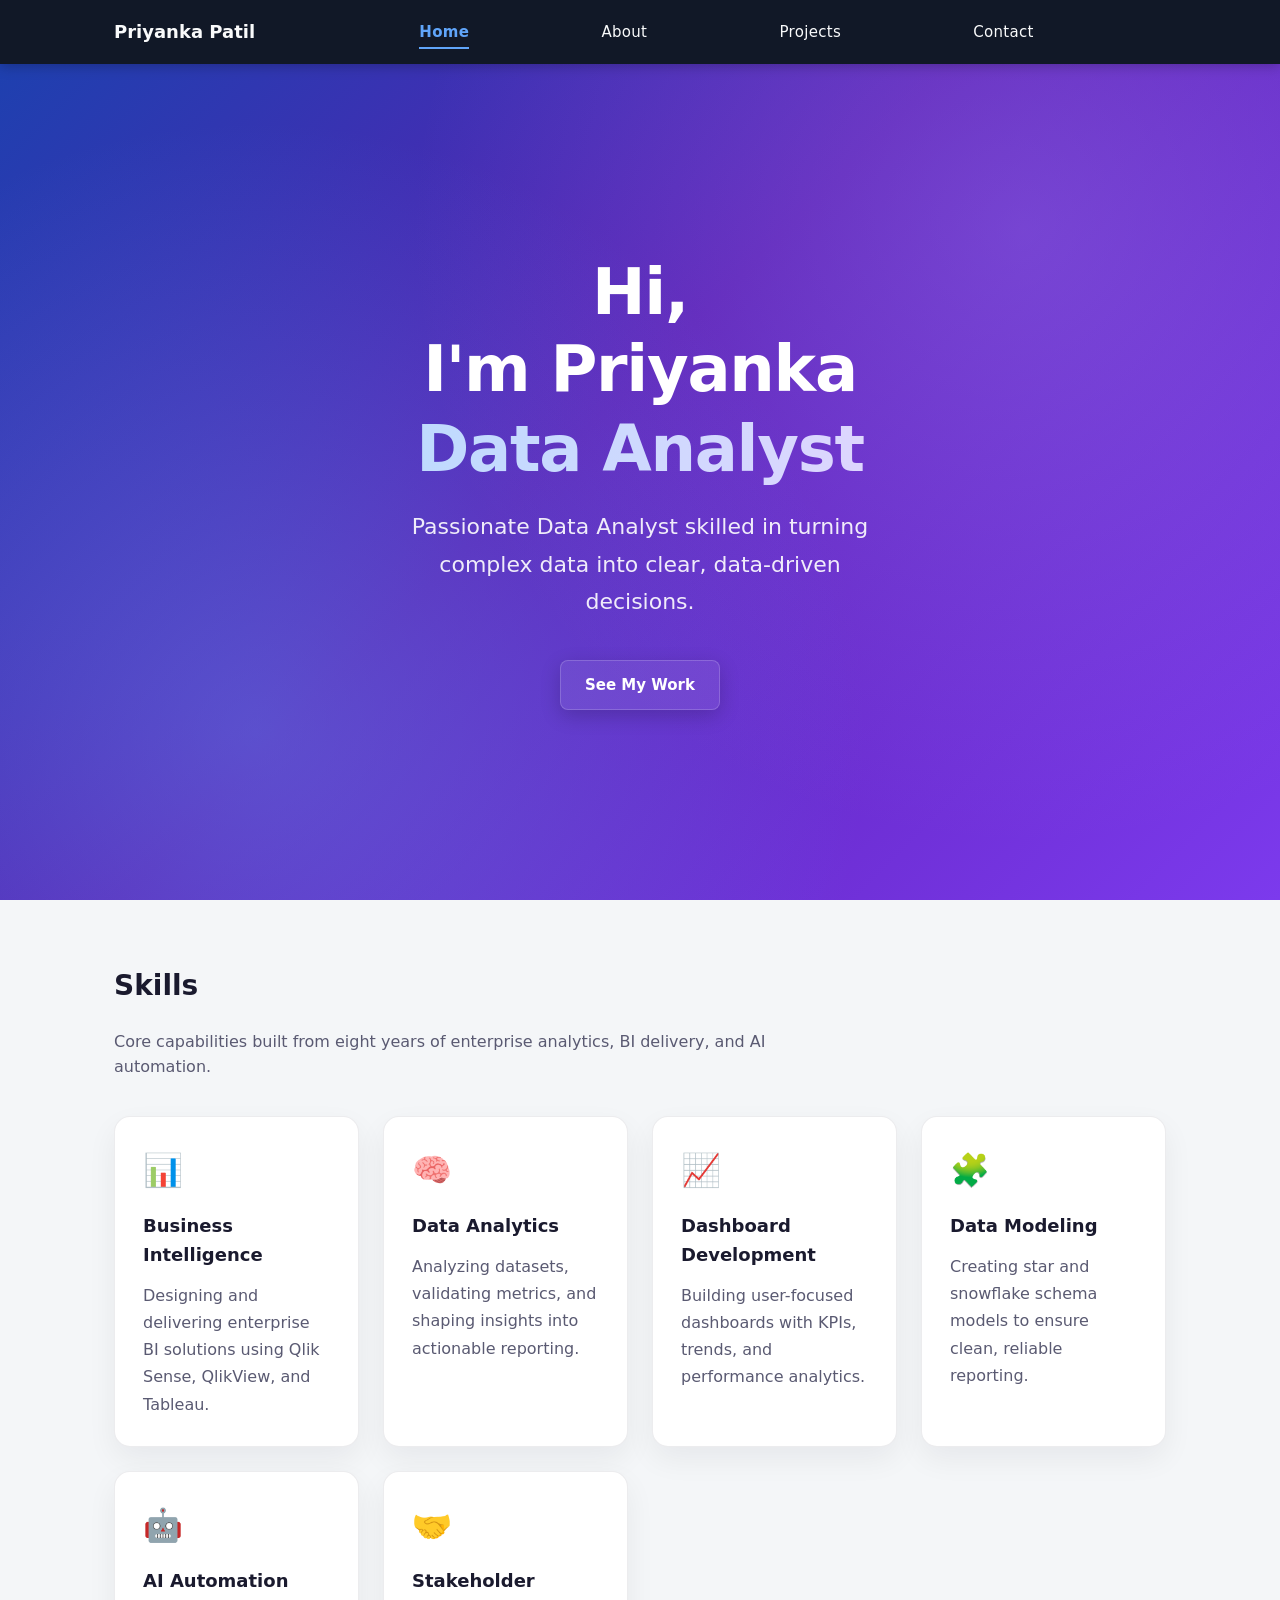
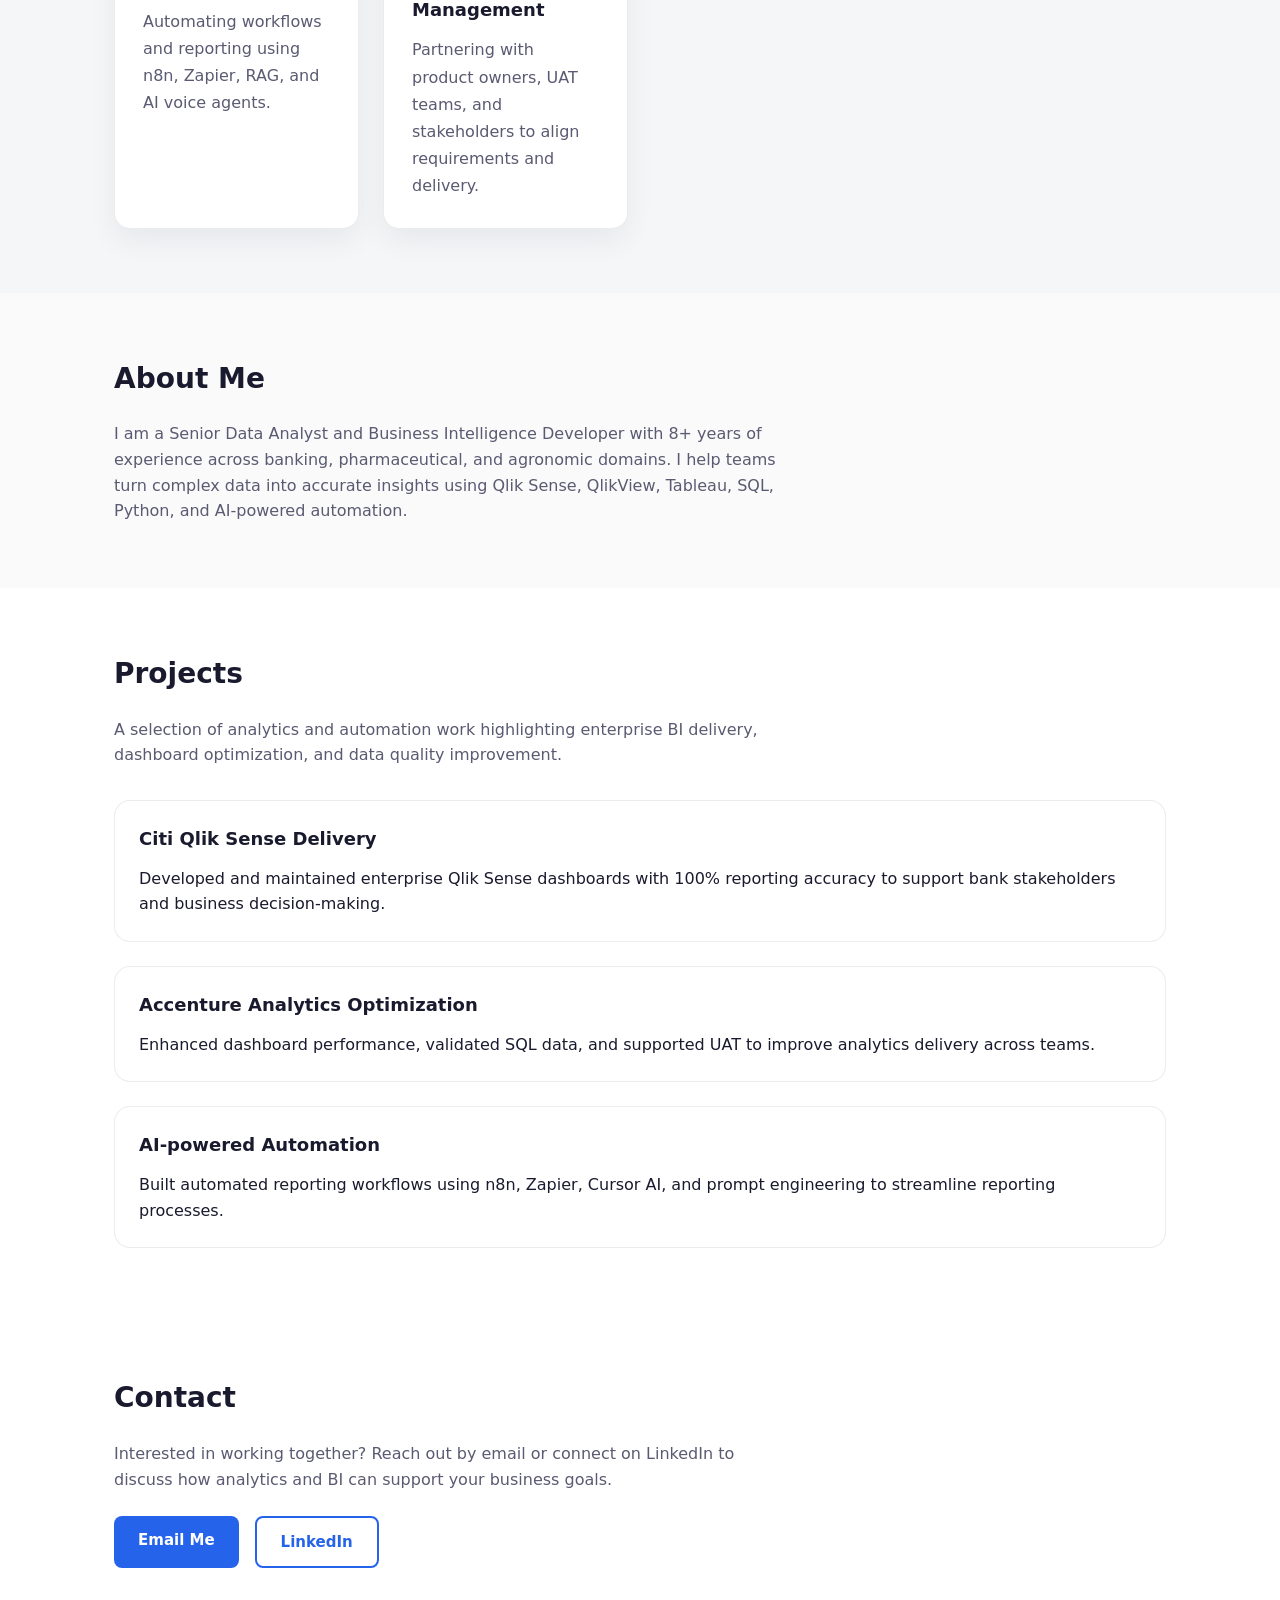
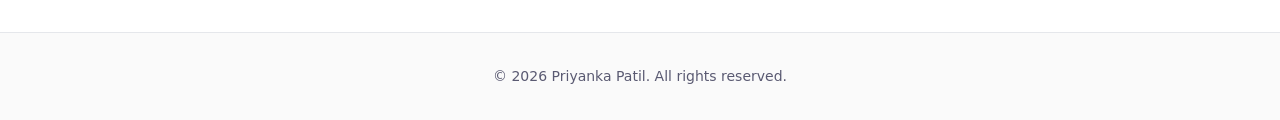
==== index.html @ 4213265d "Initial commit: Jordan Rivera portfolio website" ====
<!DOCTYPE html>
<html lang="en">
<head>
  <meta charset="UTF-8">
  <meta name="viewport" content="width=device-width, initial-scale=1.0">
  <meta name="description" content="Priyanka Patil — Data Analyst with 8 years of experience. Portfolio showcasing analytics, visualization, and data-driven insights.">
  <title>Priyanka Patil | Data Analyst</title>
  <link rel="stylesheet" href="css/styles.css">
</head>
<body>
  <header class="site-header">
    <nav class="nav" aria-label="Main navigation">
      <a href="#home" class="nav__logo">Priyanka Patil</a>
      <button class="nav__toggle" aria-label="Toggle menu" aria-expanded="false">
        <span></span>
        <span></span>
        <span></span>
      </button>
      <ul class="nav__links">
        <li><a href="#home" class="nav__link active">Home</a></li>
        <li><a href="#about" class="nav__link">About</a></li>
        <li><a href="#projects" class="nav__link">Projects</a></li>
        <li><a href="contact.html" class="nav__link">Contact</a></li>
      </ul>
    </nav>
  </header>

  <main>
    <section id="home" class="hero">
      <div class="hero__content">
        <h1 class="hero__title">Hi,<br>I'm Priyanka <span class="hero__role">Data Analyst</span></h1>
        <p class="hero__subtitle">
          Passionate Data Analyst skilled in turning complex data into clear, data-driven decisions.
        </p>
        <a href="#projects" class="btn btn--hero">See My Work</a>
      </div>
    </section>

    <section id="skills" class="section section--skills">
      <div class="container">
        <h2 class="section__title">Skills</h2>
        <p class="section__text">
          Core capabilities built from eight years of enterprise analytics, BI delivery, and AI automation.
        </p>
        <div class="skills-grid">
          <article class="skill-card">
            <div class="skill-card__icon">📊</div>
            <h3>Business Intelligence</h3>
            <p>Designing and delivering enterprise BI solutions using Qlik Sense, QlikView, and Tableau.</p>
          </article>
          <article class="skill-card">
            <div class="skill-card__icon">🧠</div>
            <h3>Data Analytics</h3>
            <p>Analyzing datasets, validating metrics, and shaping insights into actionable reporting.</p>
          </article>
          <article class="skill-card">
            <div class="skill-card__icon">📈</div>
            <h3>Dashboard Development</h3>
            <p>Building user-focused dashboards with KPIs, trends, and performance analytics.</p>
          </article>
          <article class="skill-card">
            <div class="skill-card__icon">🧩</div>
            <h3>Data Modeling</h3>
            <p>Creating star and snowflake schema models to ensure clean, reliable reporting.</p>
          </article>
          <article class="skill-card">
            <div class="skill-card__icon">🤖</div>
            <h3>AI Automation</h3>
            <p>Automating workflows and reporting using n8n, Zapier, RAG, and AI voice agents.</p>
          </article>
          <article class="skill-card">
            <div class="skill-card__icon">🤝</div>
            <h3>Stakeholder Management</h3>
            <p>Partnering with product owners, UAT teams, and stakeholders to align requirements and delivery.</p>
          </article>
        </div>
      </div>
    </section>

    <section id="about" class="section">
      <div class="container">
        <h2 class="section__title">About Me</h2>
        <p class="section__text">
          I am a Senior Data Analyst and Business Intelligence Developer with 8+ years of experience across banking, pharmaceutical, and agronomic domains.
          I help teams turn complex data into accurate insights using Qlik Sense, QlikView, Tableau, SQL, Python, and AI-powered automation.
        </p>
      </div>
    </section>

    <section id="projects" class="section section--alt">
      <div class="container">
        <h2 class="section__title">Projects</h2>
        <p class="section__text">
          A selection of analytics and automation work highlighting enterprise BI delivery, dashboard optimization, and data quality improvement.
        </p>
        <div class="project-list">
          <div class="project-item">
            <h3>Citi Qlik Sense Delivery</h3>
            <p>Developed and maintained enterprise Qlik Sense dashboards with 100% reporting accuracy to support bank stakeholders and business decision-making.</p>
          </div>
          <div class="project-item">
            <h3>Accenture Analytics Optimization</h3>
            <p>Enhanced dashboard performance, validated SQL data, and supported UAT to improve analytics delivery across teams.</p>
          </div>
          <div class="project-item">
            <h3>AI-powered Automation</h3>
            <p>Built automated reporting workflows using n8n, Zapier, Cursor AI, and prompt engineering to streamline reporting processes.</p>
          </div>
        </div>
      </div>
    </section>

    <section id="contact" class="section section--alt">
      <div class="container">
        <h2 class="section__title">Contact</h2>
        <p class="section__text">
          Interested in working together? Reach out by email or connect on LinkedIn to discuss how analytics and BI can support your business goals.
        </p>
        <div class="contact-buttons">
          <a href="mailto:mahagaonkarpm@gmail.com" class="btn btn--primary">Email Me</a>
          <a href="https://www.linkedin.com/in/priyanka-patil-1a7207212/" target="_blank" rel="noreferrer" class="btn btn--secondary">LinkedIn</a>
        </div>
      </div>
    </section>
  </main>

  <footer class="site-footer">
    <div class="container">
      <p>&copy; <span id="year"></span> Priyanka Patil. All rights reserved.</p>
    </div>
  </footer>

  <script src="js/script.js"></script>
</body>
</html>
---- css/styles.css ----
/* ========================================
   Priyanka Patil — Portfolio Styles
   ======================================== */

:root {
  --color-bg: #fafafa;
  --color-surface: #ffffff;
  --color-text: #1a1a2e;
  --color-text-muted: #5a5a72;
  --color-primary: #2563eb;
  --color-primary-hover: #1d4ed8;
  --color-border: #e5e7eb;
  --color-nav-bg: #111827;
  --color-nav-text: #f9fafb;
  --color-nav-muted: #9ca3af;
  --color-nav-active: #60a5fa;
  --font-sans: "Segoe UI", system-ui, -apple-system, sans-serif;
  --max-width: 1100px;
  --header-height: 4rem;
}

*,
*::before,
*::after {
  box-sizing: border-box;
  margin: 0;
  padding: 0;
}

html {
  scroll-behavior: smooth;
}

body {
  font-family: var(--font-sans);
  font-size: 1rem;
  line-height: 1.6;
  color: var(--color-text);
  background-color: var(--color-bg);
}

.container {
  width: 100%;
  max-width: var(--max-width);
  margin: 0 auto;
  padding: 0 1.5rem;
}

/* Header & Navigation */
.site-header {
  position: sticky;
  top: 0;
  z-index: 100;
  background: var(--color-nav-bg);
  box-shadow: 0 2px 12px rgba(0, 0, 0, 0.25);
}

.nav {
  display: flex;
  align-items: center;
  max-width: var(--max-width);
  margin: 0 auto;
  padding: 0 1.5rem;
  height: var(--header-height);
  gap: 2rem;
}

.nav__logo {
  font-weight: 700;
  font-size: 1.125rem;
  color: var(--color-nav-text);
  text-decoration: none;
  white-space: nowrap;
  transition: color 0.2s ease;
}

.nav__logo:hover {
  color: var(--color-nav-active);
}

.nav__links {
  display: flex;
  flex: 1;
  justify-content: space-evenly;
  align-items: center;
  list-style: none;
}

.nav__link {
  color: var(--color-nav-text);
  text-decoration: none;
  font-size: 0.9375rem;
  font-weight: 500;
  letter-spacing: 0.02em;
  padding: 0.5rem 0;
  position: relative;
  transition: color 0.2s ease;
}

.nav__link::after {
  content: "";
  position: absolute;
  left: 0;
  bottom: 0;
  width: 100%;
  height: 2px;
  background: var(--color-nav-active);
  transform: scaleX(0);
  transition: transform 0.2s ease;
}

.nav__link:hover {
  color: var(--color-nav-active);
}

.nav__link.active {
  color: var(--color-nav-active);
  font-weight: 600;
}

.nav__link.active::after {
  transform: scaleX(1);
}

.nav__toggle {
  display: none;
  flex-direction: column;
  gap: 5px;
  background: none;
  border: none;
  cursor: pointer;
  padding: 0.25rem;
}

.nav__toggle span {
  display: block;
  width: 22px;
  height: 2px;
  background: var(--color-nav-text);
  transition: transform 0.2s ease, opacity 0.2s ease;
}

/* Hero */
.hero {
  display: flex;
  align-items: center;
  justify-content: center;
  min-height: calc(100vh - var(--header-height));
  padding: 3rem 1.5rem;
  background: linear-gradient(135deg, #1e40af 0%, #5b21b6 45%, #7c3aed 100%);
  color: #ffffff;
  text-align: center;
  position: relative;
  overflow: hidden;
}

.hero::before {
  content: "";
  position: absolute;
  inset: 0;
  background:
    radial-gradient(circle at 20% 80%, rgba(96, 165, 250, 0.35) 0%, transparent 50%),
    radial-gradient(circle at 80% 20%, rgba(167, 139, 250, 0.3) 0%, transparent 50%);
  pointer-events: none;
}

.hero__content {
  position: relative;
  z-index: 1;
  max-width: 48rem;
  display: flex;
  flex-direction: column;
  align-items: center;
  justify-content: center;
}

.hero__title {
  font-size: clamp(2.5rem, 6vw, 4rem);
  font-weight: 800;
  line-height: 1.2;
  margin-bottom: 1.25rem;
  color: #ffffff;
  letter-spacing: -0.02em;
}

.hero__role {
  display: block;
  font-weight: 600;
  background: linear-gradient(90deg, #bfdbfe, #ddd6fe);
  -webkit-background-clip: text;
  background-clip: text;
  -webkit-text-fill-color: transparent;
  margin-top: 0.25rem;
}

.hero__subtitle {
  font-size: clamp(1.125rem, 2.5vw, 1.375rem);
  color: rgba(255, 255, 255, 0.9);
  max-width: 32rem;
  margin-bottom: 2.5rem;
  line-height: 1.7;
}

.btn--hero {
  background: rgba(255, 255, 255, 0.08);
  color: #ffffff;
  padding: 0.875rem 2rem;
  font-size: 1rem;
  border-radius: 2rem;
  border: 1px solid rgba(255, 255, 255, 0.18);
  box-shadow: 0 6px 20px rgba(0, 0, 0, 0.18);
  transition: transform 0.2s ease, box-shadow 0.2s ease, background-color 0.2s ease, border-color 0.2s ease;
}

.btn--hero:hover {
  background: rgba(255, 255, 255, 0.12);
  transform: translateY(-3px);
  box-shadow: 0 10px 30px rgba(0, 0, 0, 0.22);
}

/* Buttons */
.btn {
  display: inline-block;
  padding: 0.75rem 1.5rem;
  font-size: 0.9375rem;
  font-weight: 600;
  text-decoration: none;
  border-radius: 0.5rem;
  transition: background-color 0.2s ease, color 0.2s ease;
}

.btn--primary {
  background: var(--color-primary);
  color: #fff;
}

.btn--primary:hover {
  background: var(--color-primary-hover);
}

.btn--secondary {
  background: transparent;
  color: var(--color-primary);
  border: 2px solid var(--color-primary);
}

.btn--secondary:hover {
  background: var(--color-primary);
  color: #fff;
}

/* Sections */
.section {
  padding: 4rem 0;
}

.section--alt {
  background: var(--color-surface);
}

.section--skills {
  background: #f4f6f8;
}

.skills-grid {
  display: grid;
  gap: 1.5rem;
  grid-template-columns: repeat(auto-fit, minmax(220px, 1fr));
  margin-top: 2.25rem;
}

.skill-card {
  background: #ffffff;
  border: 1px solid rgba(15, 23, 42, 0.08);
  border-radius: 1rem;
  padding: 1.75rem;
  box-shadow: 0 12px 30px rgba(15, 23, 42, 0.06);
  transition: transform 0.25s ease, box-shadow 0.25s ease, border-color 0.25s ease;
}

.skill-card:hover {
  transform: translateY(-6px);
  box-shadow: 0 18px 40px rgba(15, 23, 42, 0.1);
  border-color: rgba(37, 99, 235, 0.15);
}

.skill-card__icon {
  font-size: 2rem;
  margin-bottom: 1rem;
}

.skill-card h3 {
  font-size: 1.125rem;
  margin-bottom: 0.75rem;
  color: var(--color-text);
}

.skill-card p {
  color: var(--color-text-muted);
  line-height: 1.7;
}

.section__title {
  font-size: 1.75rem;
  font-weight: 700;
  margin-bottom: 1.25rem;
}

.section__text {
  color: var(--color-text-muted);
  max-width: 42rem;
}

/* Project & Contact Layout */
.project-list {
  display: grid;
  gap: 1.5rem;
  margin-top: 2rem;
}

.project-item {
  background: #ffffff;
  border: 1px solid rgba(15, 23, 42, 0.08);
  border-radius: 1rem;
  padding: 1.5rem;
}

.project-item h3 {
  margin-bottom: 0.75rem;
  font-size: 1.125rem;
}

.contact-buttons {
  display: flex;
  flex-wrap: wrap;
  gap: 1rem;
  margin-top: 1.5rem;
}

.site-footer {
  padding: 2rem 0;
  border-top: 1px solid var(--color-border);
  text-align: center;
  font-size: 0.875rem;
  color: var(--color-text-muted);
}

/* Mobile Navigation */
@media (max-width: 768px) {
  .nav__toggle {
    display: flex;
  }

  .nav__links {
    display: none;
    position: absolute;
    top: var(--header-height);
    left: 0;
    right: 0;
    flex-direction: column;
    gap: 0;
    flex: unset;
    justify-content: flex-start;
    background: var(--color-nav-bg);
    border-bottom: 1px solid rgba(255, 255, 255, 0.1);
    padding: 0.5rem 0 1rem;
    box-shadow: 0 8px 16px rgba(0, 0, 0, 0.2);
  }

  .nav__links.is-open {
    display: flex;
  }

  .nav__links li {
    width: 100%;
    text-align: center;
  }

  .nav__links li .nav__link {
    display: block;
    padding: 0.875rem 1.5rem;
  }

  .nav__links li .nav__link::after {
    display: none;
  }

  .nav__links li .nav__link.active {
    background: rgba(96, 165, 250, 0.15);
  }

  .nav {
    position: relative;
  }
}
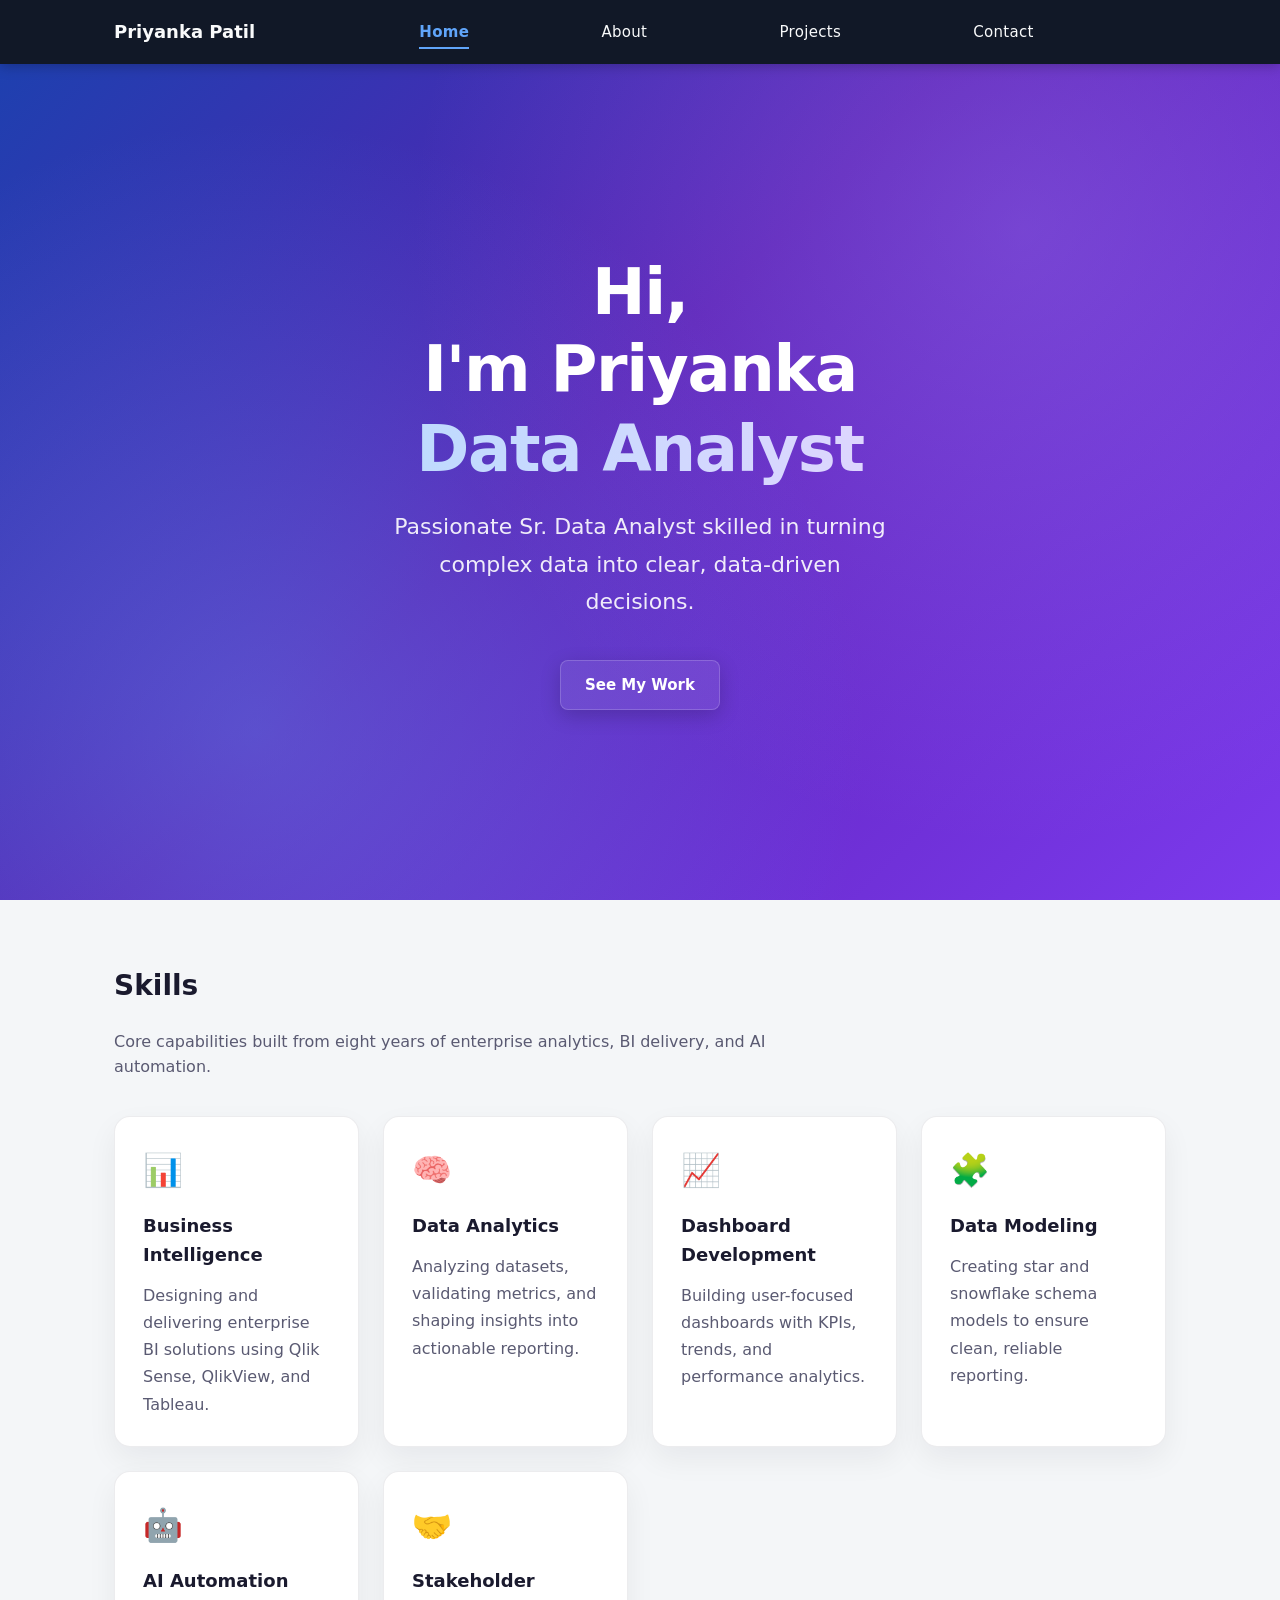
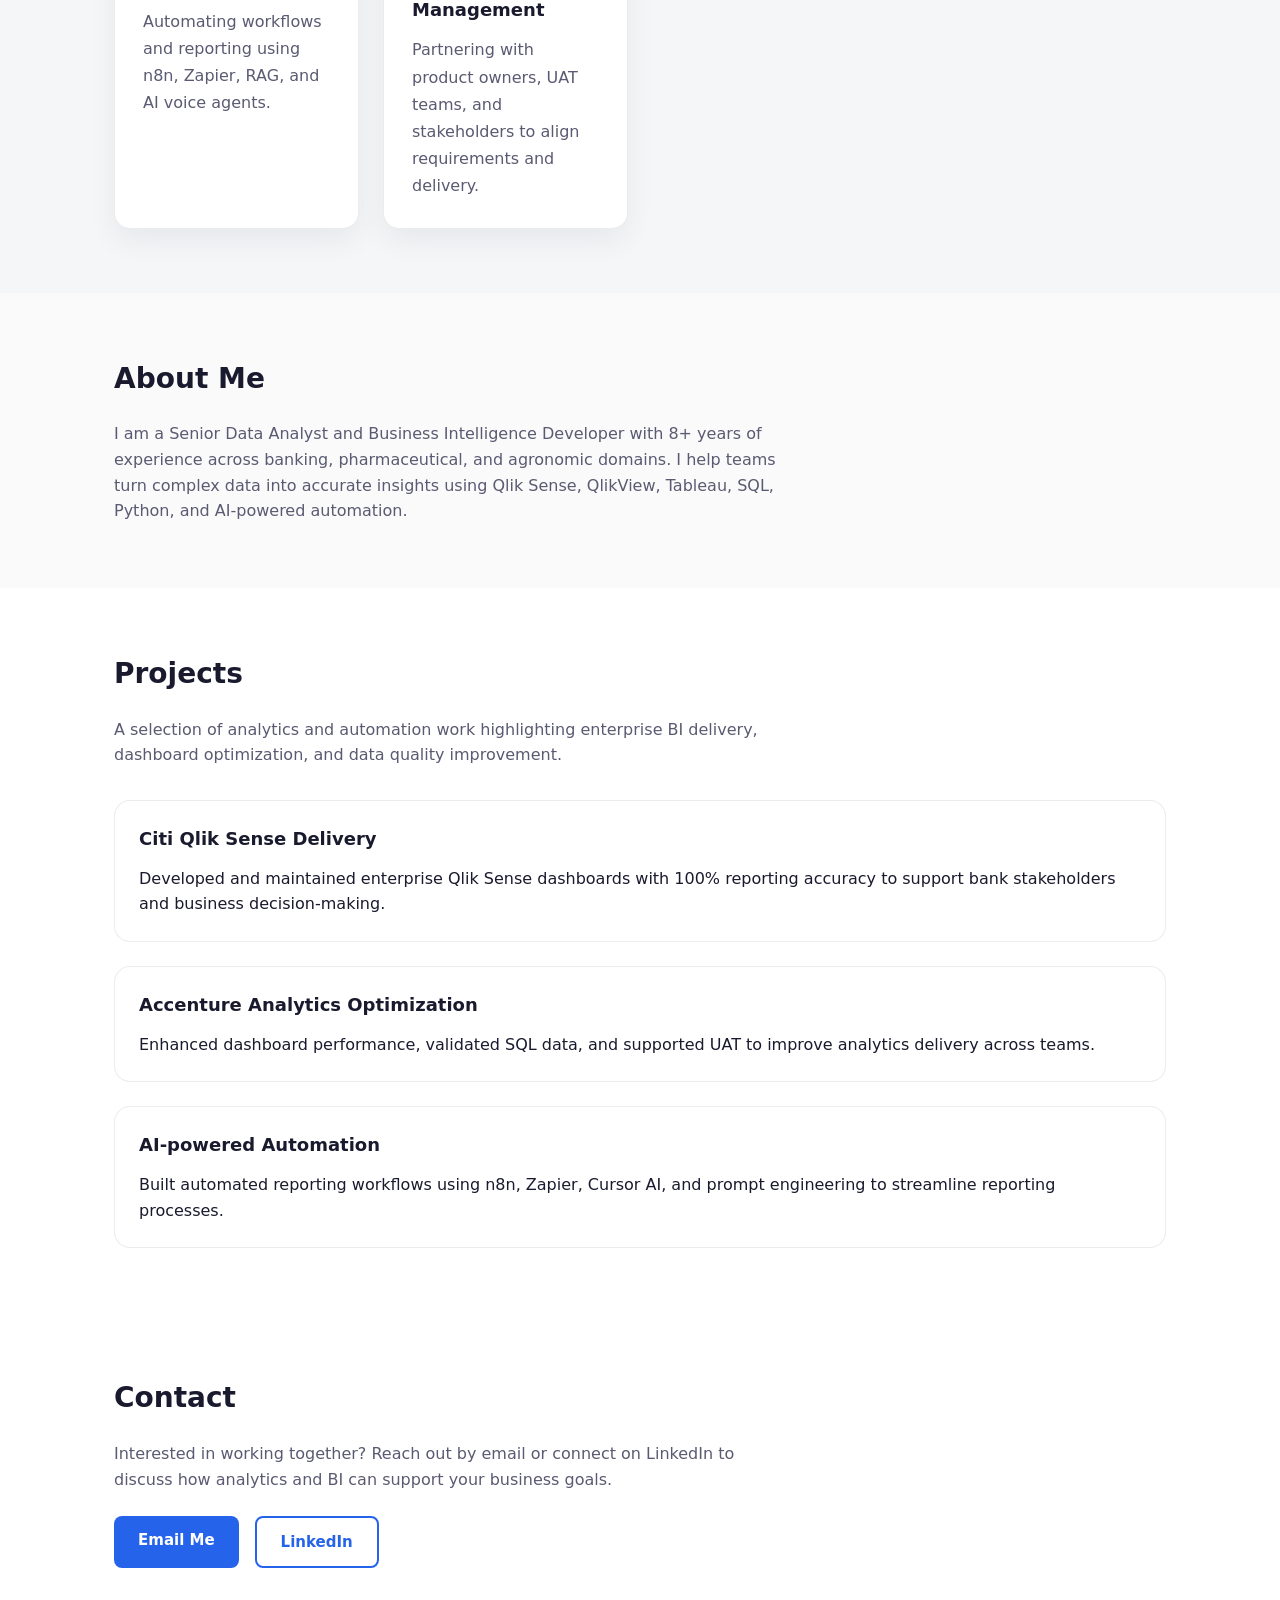
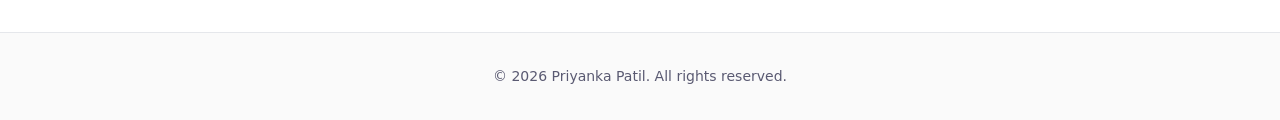
==== commit 02426352: "Update hero subtitle to Sr. Data Analyst" ====
--- a/index.html
+++ b/index.html
@@ -30,7 +30,7 @@
       <div class="hero__content">
         <h1 class="hero__title">Hi,<br>I'm Priyanka <span class="hero__role">Data Analyst</span></h1>
         <p class="hero__subtitle">
-          Passionate Data Analyst skilled in turning complex data into clear, data-driven decisions.
+          Passionate Sr. Data Analyst skilled in turning complex data into clear, data-driven decisions.
         </p>
         <a href="#projects" class="btn btn--hero">See My Work</a>
       </div>
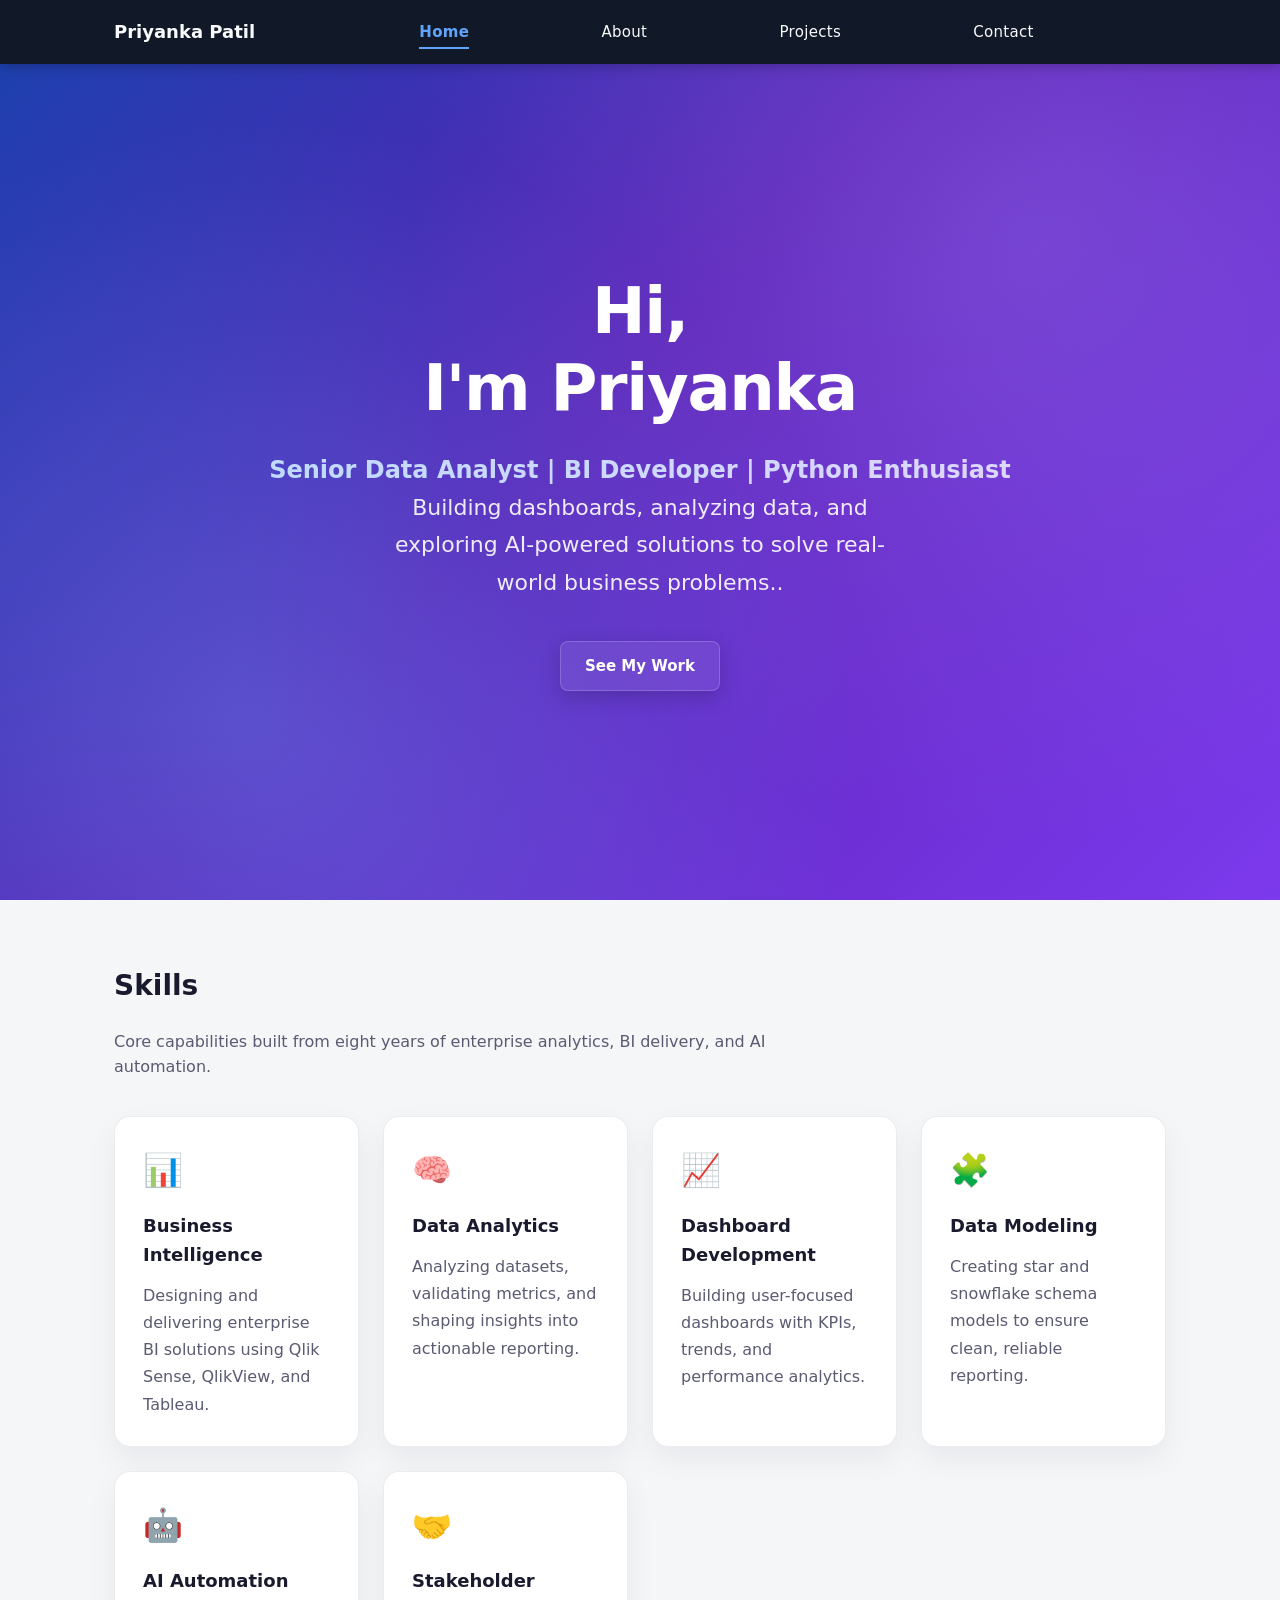
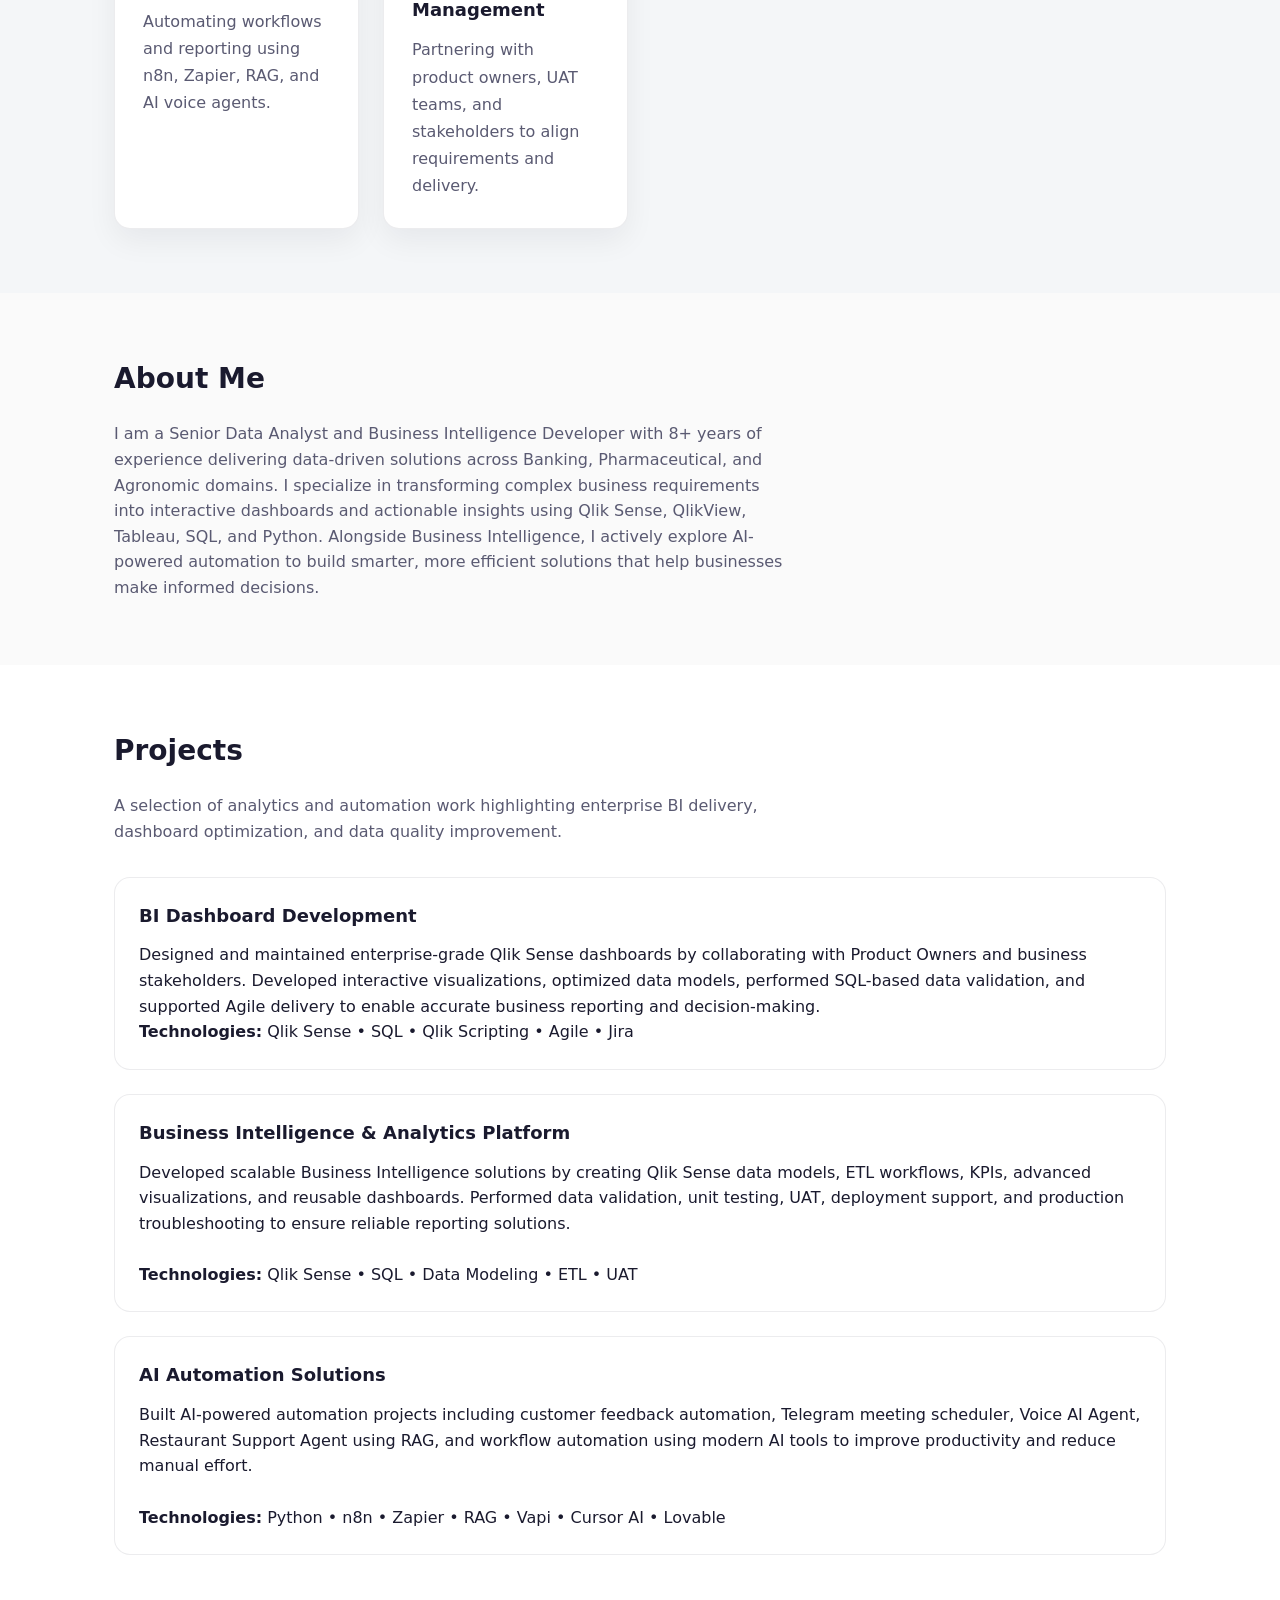
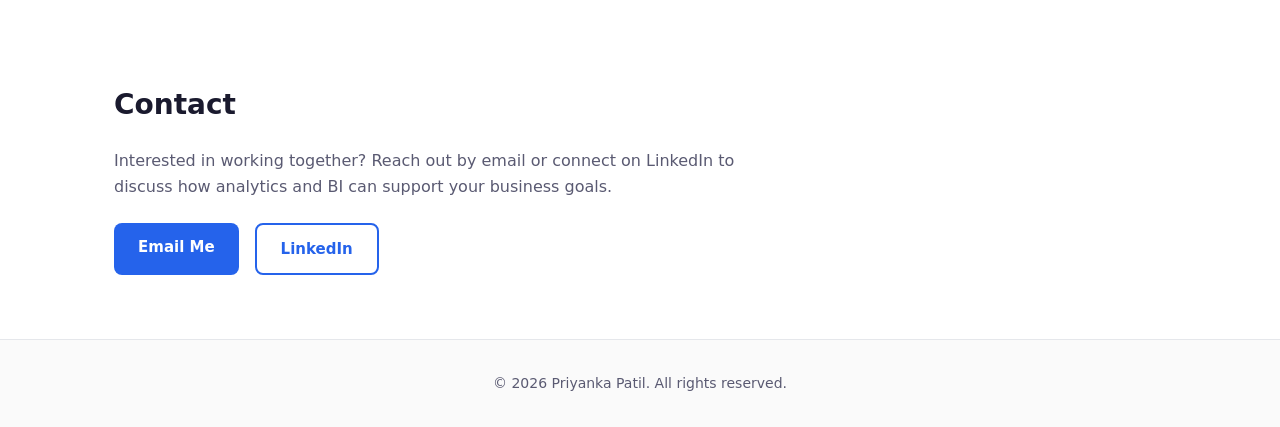
==== commit 54b3a3a5: "Update index.html content and projects; refine contact.html" ====
--- a/index.html
+++ b/index.html
@@ -3,8 +3,8 @@
 <head>
   <meta charset="UTF-8">
   <meta name="viewport" content="width=device-width, initial-scale=1.0">
-  <meta name="description" content="Priyanka Patil — Data Analyst with 8 years of experience. Portfolio showcasing analytics, visualization, and data-driven insights.">
-  <title>Priyanka Patil | Data Analyst</title>
+  <meta name="description" content="Priyanka Patil — Sr. Data Analyst with 8 years of experience. Portfolio showcasing analytics, visualization, and data-driven insights.">
+  <title>Priyanka Patil | Sr. Data Analyst</title>
   <link rel="stylesheet" href="css/styles.css">
 </head>
 <body>
@@ -28,9 +28,11 @@
   <main>
     <section id="home" class="hero">
       <div class="hero__content">
-        <h1 class="hero__title">Hi,<br>I'm Priyanka <span class="hero__role">Data Analyst</span></h1>
+        <h1 class="hero__title">Hi,<br>I'm Priyanka </h1>
+        <h2 <span class="hero__role">Senior Data Analyst | BI Developer | Python Enthusiast</span></h2>
         <p class="hero__subtitle">
-          Passionate Sr. Data Analyst skilled in turning complex data into clear, data-driven decisions.
+          
+Building dashboards, analyzing data, and exploring AI-powered solutions to solve real-world business problems..
         </p>
         <a href="#projects" class="btn btn--hero">See My Work</a>
       </div>
@@ -81,8 +83,8 @@
       <div class="container">
         <h2 class="section__title">About Me</h2>
         <p class="section__text">
-          I am a Senior Data Analyst and Business Intelligence Developer with 8+ years of experience across banking, pharmaceutical, and agronomic domains.
-          I help teams turn complex data into accurate insights using Qlik Sense, QlikView, Tableau, SQL, Python, and AI-powered automation.
+         I am a Senior Data Analyst and Business Intelligence Developer with 8+ years of experience delivering data-driven solutions across Banking, Pharmaceutical, and Agronomic domains. 
+         I specialize in transforming complex business requirements into interactive dashboards and actionable insights using Qlik Sense, QlikView, Tableau, SQL, and Python. Alongside Business Intelligence, I actively explore AI-powered automation to build smarter, more efficient solutions that help businesses make informed decisions.
         </p>
       </div>
     </section>
@@ -95,16 +97,34 @@
         </p>
         <div class="project-list">
           <div class="project-item">
-            <h3>Citi Qlik Sense Delivery</h3>
-            <p>Developed and maintained enterprise Qlik Sense dashboards with 100% reporting accuracy to support bank stakeholders and business decision-making.</p>
+            <h3>BI Dashboard Development</h3>
+            <p>Designed and maintained enterprise-grade Qlik Sense dashboards by collaborating with Product Owners and business stakeholders. Developed interactive visualizations, optimized data models, performed SQL-based data validation, and supported Agile delivery to enable accurate business reporting and decision-making.
+                <br>
+                <b>
+                Technologies:</b>
+                Qlik Sense • SQL • Qlik Scripting • Agile • Jira
+                </p>
           </div>
           <div class="project-item">
-            <h3>Accenture Analytics Optimization</h3>
-            <p>Enhanced dashboard performance, validated SQL data, and supported UAT to improve analytics delivery across teams.</p>
-          </div>
+            <h3>Business Intelligence & Analytics Platform</h3>
+            <p>
+Developed scalable Business Intelligence solutions by creating Qlik Sense data models, ETL workflows, KPIs, advanced visualizations, and reusable dashboards. Performed data validation, unit testing, UAT, deployment support, and production troubleshooting to ensure reliable reporting solutions.</p>
+   <br>
+                <b>
+                Technologies:</b>
+                Qlik Sense • SQL  • Data Modeling • ETL • UAT
+                </p>      
+</div>
           <div class="project-item">
-            <h3>AI-powered Automation</h3>
-            <p>Built automated reporting workflows using n8n, Zapier, Cursor AI, and prompt engineering to streamline reporting processes.</p>
+            <h3>AI Automation Solutions</h3>
+            <p>
+Built AI-powered automation projects including customer feedback automation, Telegram meeting scheduler, Voice AI Agent, Restaurant Support Agent using RAG, and workflow automation using modern AI tools to improve productivity and reduce manual effort.
+</p>
+<br>
+                <b>
+                Technologies:</b>
+                Python • n8n • Zapier • RAG • Vapi • Cursor AI • Lovable
+                </p>  
           </div>
         </div>
       </div>
